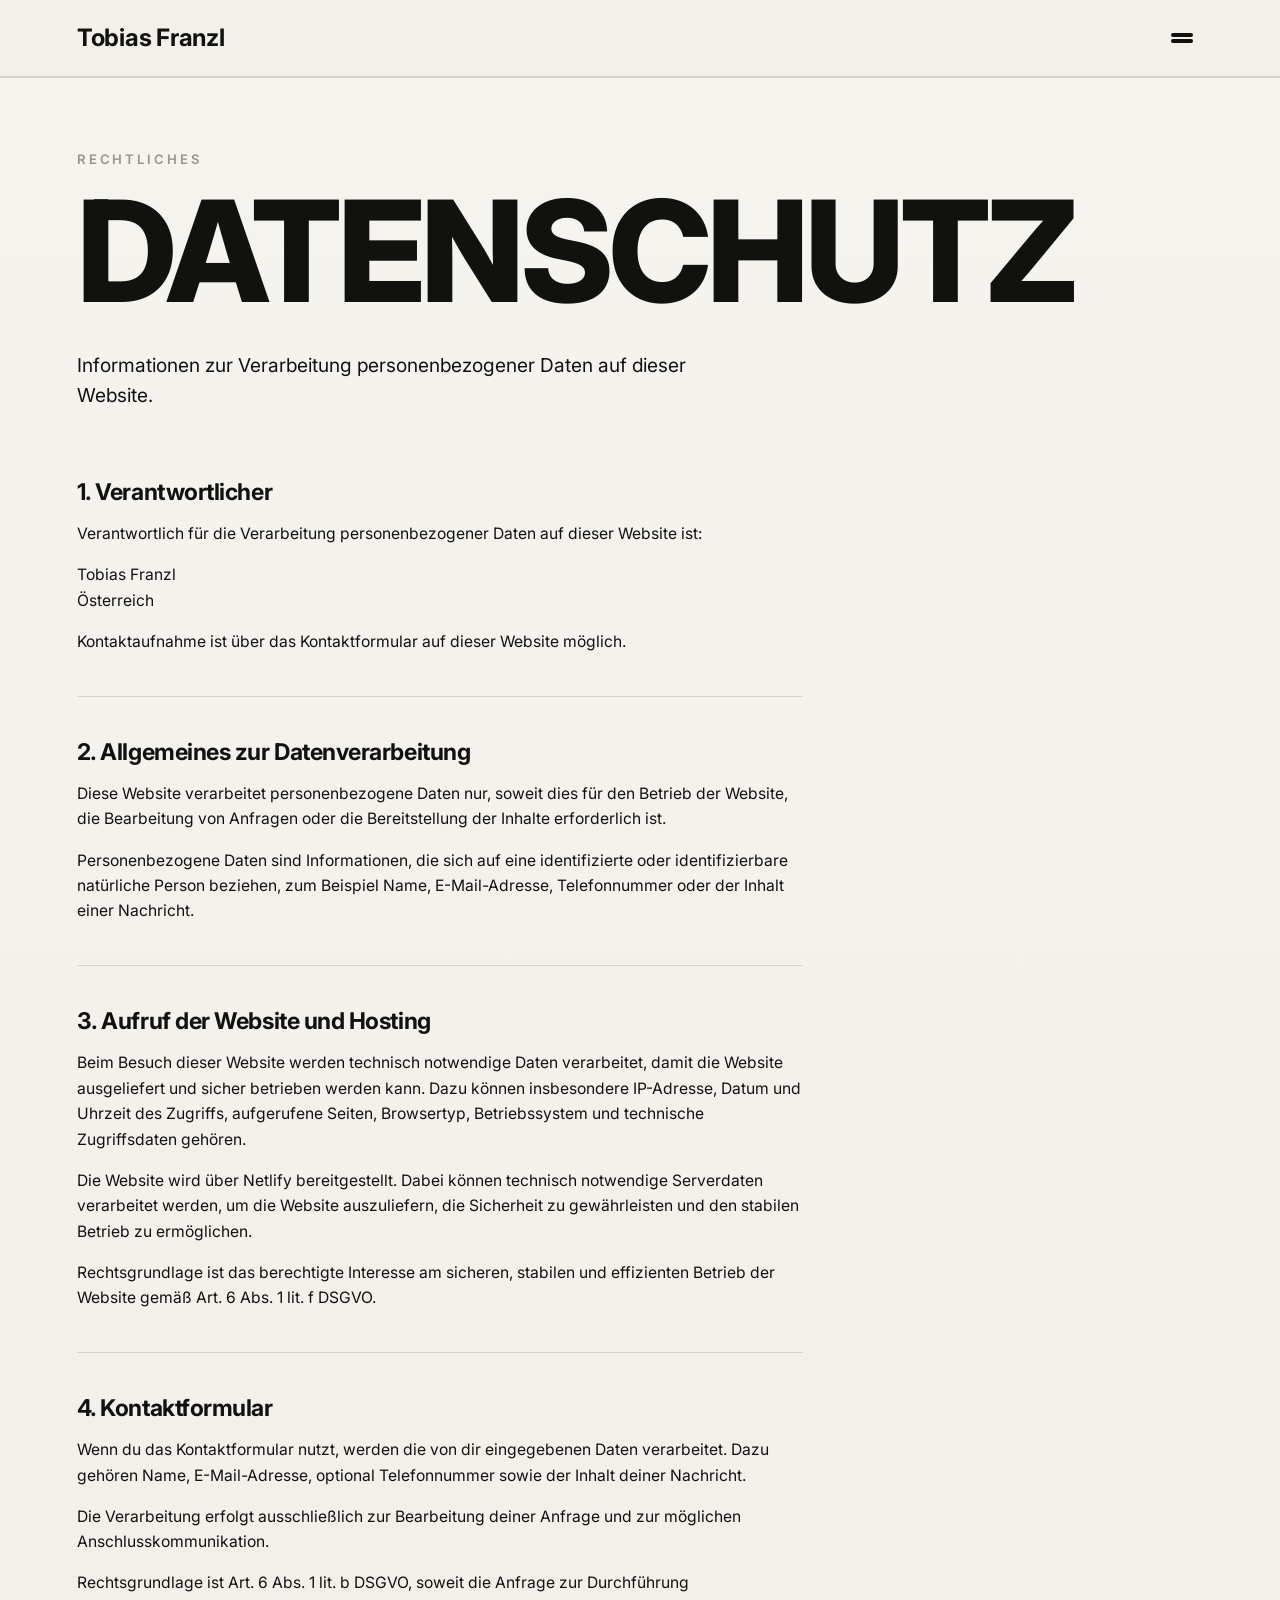
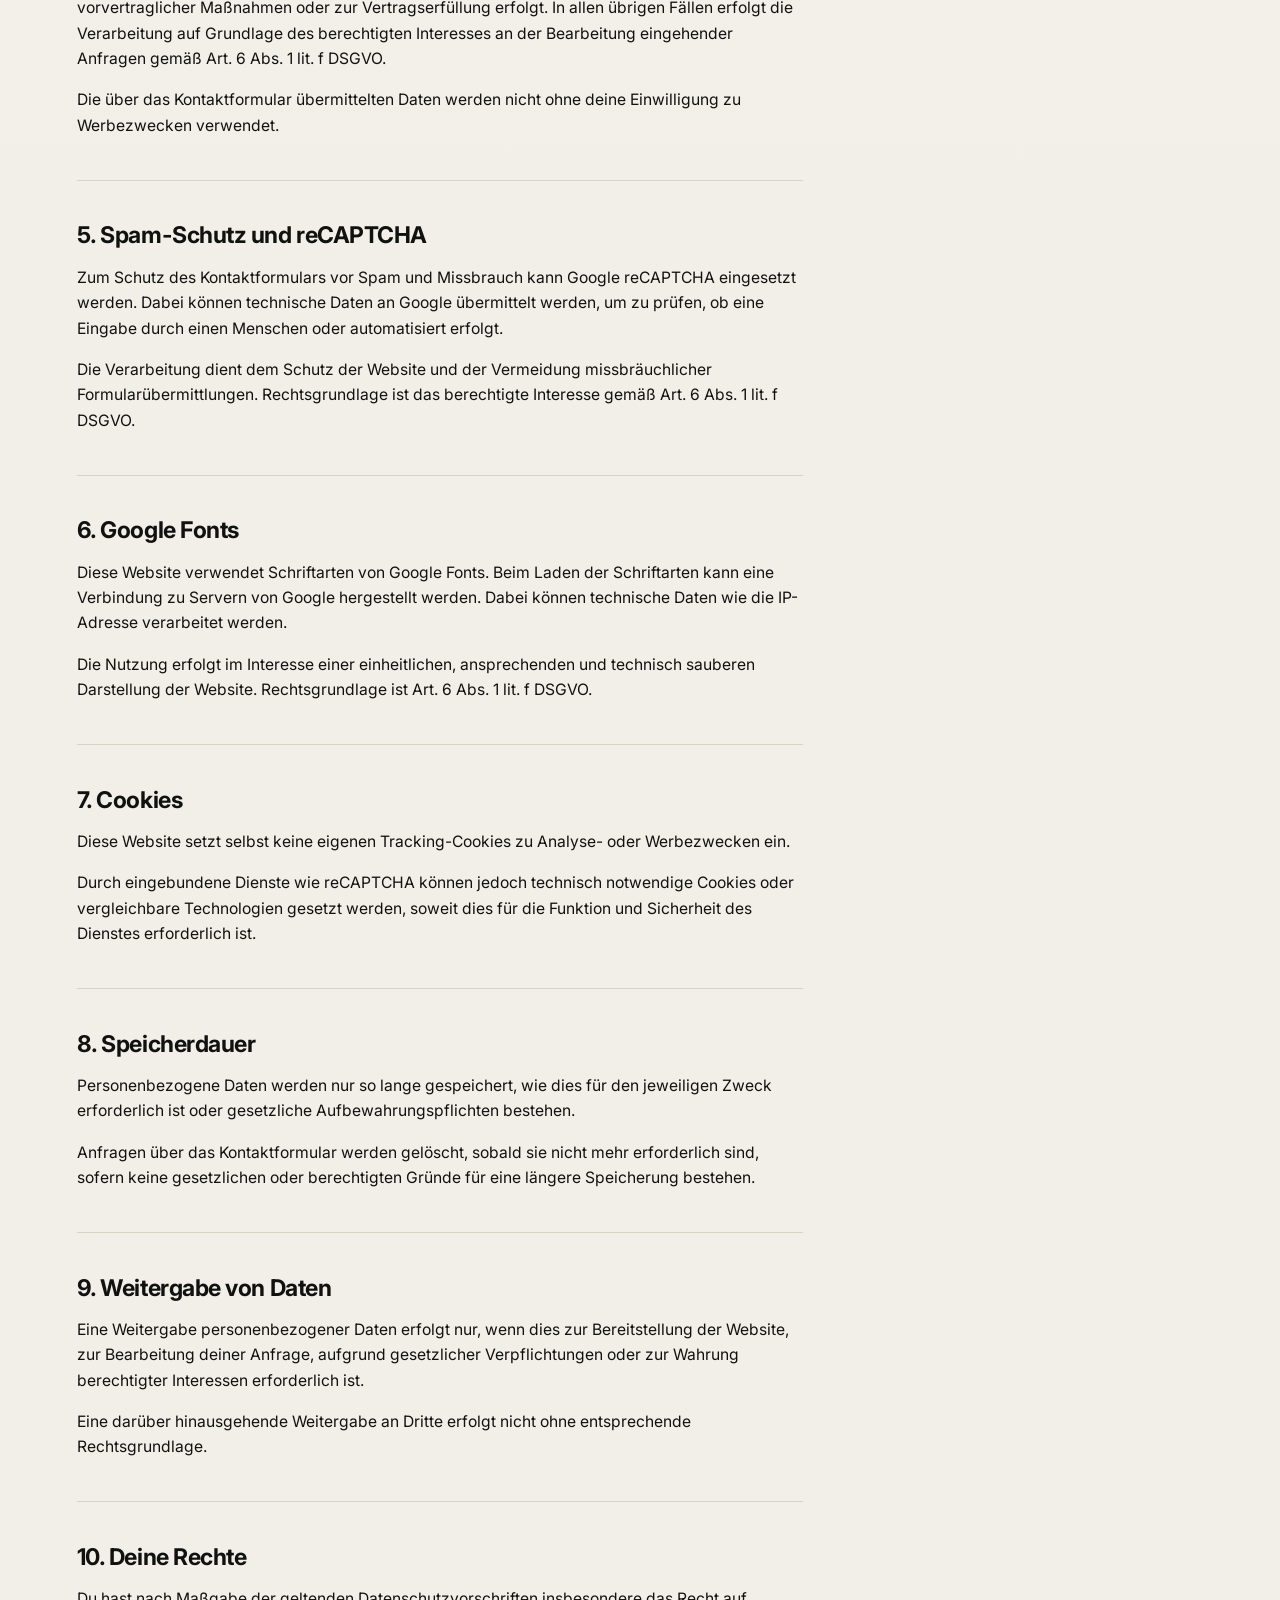
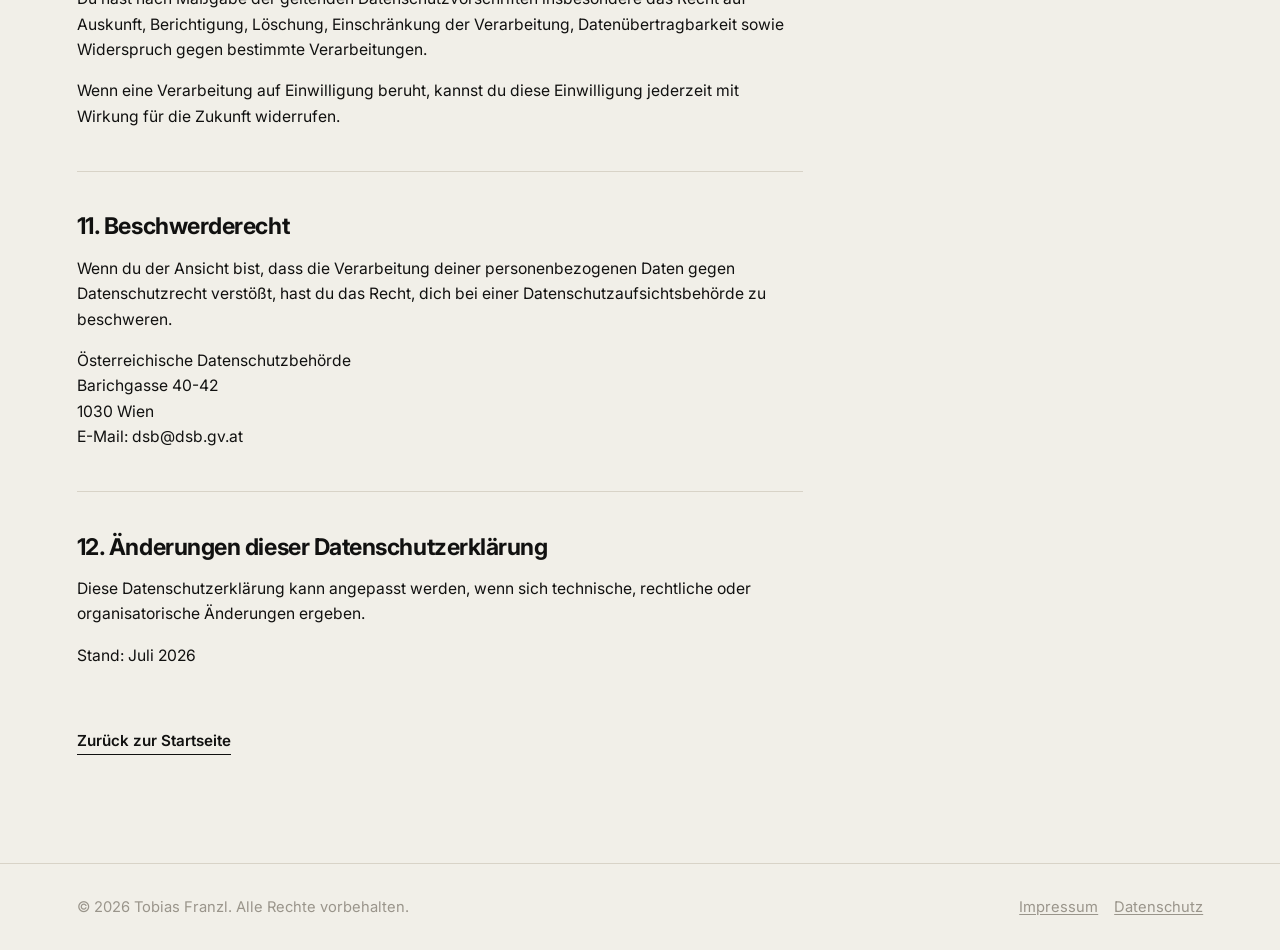
==== datenschutz.html @ 96cb3b28 "Update site pages, SEO metadata, dropdown UX, partner page and legal pages" ====
<!DOCTYPE html>
<html lang="de">
<head>
  <meta charset="UTF-8" />
  <meta name="viewport" content="width=device-width, initial-scale=1.0" />

  <title>Datenschutz | Tobias Franzl</title>
  <meta name="description" content="Datenschutzerklärung der Website von Tobias Franzl." />
  <meta name="robots" content="index, follow" />

  <!-- Social / Sharing -->
  <meta property="og:title" content="Datenschutz | Tobias Franzl" />
  <meta property="og:description" content="Datenschutzerklärung der Website von Tobias Franzl." />
  <meta property="og:type" content="website" />
  <meta property="og:url" content="https://www.tobiasfranzl.com/datenschutz.html" />
  <meta property="og:site_name" content="Tobias Franzl" />
  <meta property="og:image" content="https://www.tobiasfranzl.com/og-image.jpg" />
  <meta property="og:image:secure_url" content="https://www.tobiasfranzl.com/og-image.jpg" />
  <meta property="og:image:type" content="image/jpeg" />
  <meta property="og:image:width" content="1200" />
  <meta property="og:image:height" content="630" />
  <meta property="og:image:alt" content="Tobias Franzl – Industrierückbau und Recyclinglösungen" />

  <meta name="twitter:card" content="summary_large_image" />
  <meta name="twitter:title" content="Datenschutz | Tobias Franzl" />
  <meta name="twitter:description" content="Datenschutzerklärung der Website von Tobias Franzl." />
  <meta name="twitter:image" content="https://www.tobiasfranzl.com/og-image.jpg" />
  <meta name="twitter:image:alt" content="Tobias Franzl – Industrierückbau und Recyclinglösungen" />

  <link rel="canonical" href="https://www.tobiasfranzl.com/datenschutz.html" />
  <link rel="icon" href="favicon.svg" type="image/svg+xml" />
  <link rel="preconnect" href="https://fonts.googleapis.com" />
  <link rel="preconnect" href="https://fonts.gstatic.com" crossorigin />
  <link href="https://fonts.googleapis.com/css2?family=Inter:wght@400;500;600;700;800&display=swap" rel="stylesheet" />
  <link rel="stylesheet" href="styles.css" />
  <script type="application/ld+json">
  {
    "@context": "https://schema.org",
    "@graph": [
      {
        "@type": "Person",
        "name": "Tobias Franzl",
        "url": "https://www.tobiasfranzl.com/",
        "image": "https://www.tobiasfranzl.com/portrait.png",
        "description": "Metallbautechnik, Industrierückbau, Recyclinglösungen."
      },
      {
        "@type": "WebSite",
        "name": "Tobias Franzl",
        "url": "https://www.tobiasfranzl.com/"
      }
    ]
  }
  </script>
</head>
<body>

  <!-- ============ HEADER / NAV ============ -->
  <header class="site-header" id="top">
    <div class="header-inner">
      <a href="index.html" class="logo">Tobias Franzl</a>
      <nav class="nav" aria-label="Hauptnavigation">
        <div class="nav-dropdown">
          <button id="menuBtn" class="nav-toggle" aria-haspopup="true" aria-expanded="false" aria-controls="mainMenu" aria-label="Navigation öffnen"><span class="nav-icon" aria-hidden="true"></span><span class="sr-only">Menü</span></button>
          <ul id="mainMenu" class="nav-menu" role="menu" hidden>
            <li role="none"><a role="menuitem" href="index.html#ueber-mich">Über mich</a></li>
            <li role="none"><a role="menuitem" href="index.html#kontakt">Kontakt</a></li>
            <li role="none"><a role="menuitem" href="partner.html">Partner</a></li>
          </ul>
        </div>
      </nav>
    </div>
  </header>

  <main class="legal-page">

    <section class="legal-hero" aria-labelledby="privacy-heading">
      <p class="legal-eyebrow">Rechtliches</p>
      <h1 class="section-heading legal-heading" id="privacy-heading">Datenschutz</h1>
      <p class="legal-intro">Informationen zur Verarbeitung personenbezogener Daten auf dieser Website.</p>
    </section>

    <section class="legal-content" aria-label="Datenschutzerklärung">

      <div class="legal-section">
        <h2>1. Verantwortlicher</h2>
        <p>Verantwortlich für die Verarbeitung personenbezogener Daten auf dieser Website ist:</p>
        <p>
          Tobias Franzl<br />
          Österreich
        </p>
        <p>Kontaktaufnahme ist über das Kontaktformular auf dieser Website möglich.</p>
      </div>

      <div class="legal-section">
        <h2>2. Allgemeines zur Datenverarbeitung</h2>
        <p>Diese Website verarbeitet personenbezogene Daten nur, soweit dies für den Betrieb der Website, die Bearbeitung von Anfragen oder die Bereitstellung der Inhalte erforderlich ist.</p>
        <p>Personenbezogene Daten sind Informationen, die sich auf eine identifizierte oder identifizierbare natürliche Person beziehen, zum Beispiel Name, E-Mail-Adresse, Telefonnummer oder der Inhalt einer Nachricht.</p>
      </div>

      <div class="legal-section">
        <h2>3. Aufruf der Website und Hosting</h2>
        <p>Beim Besuch dieser Website werden technisch notwendige Daten verarbeitet, damit die Website ausgeliefert und sicher betrieben werden kann. Dazu können insbesondere IP-Adresse, Datum und Uhrzeit des Zugriffs, aufgerufene Seiten, Browsertyp, Betriebssystem und technische Zugriffsdaten gehören.</p>
        <p>Die Website wird über Netlify bereitgestellt. Dabei können technisch notwendige Serverdaten verarbeitet werden, um die Website auszuliefern, die Sicherheit zu gewährleisten und den stabilen Betrieb zu ermöglichen.</p>
        <p>Rechtsgrundlage ist das berechtigte Interesse am sicheren, stabilen und effizienten Betrieb der Website gemäß Art. 6 Abs. 1 lit. f DSGVO.</p>
      </div>

      <div class="legal-section">
        <h2>4. Kontaktformular</h2>
        <p>Wenn du das Kontaktformular nutzt, werden die von dir eingegebenen Daten verarbeitet. Dazu gehören Name, E-Mail-Adresse, optional Telefonnummer sowie der Inhalt deiner Nachricht.</p>
        <p>Die Verarbeitung erfolgt ausschließlich zur Bearbeitung deiner Anfrage und zur möglichen Anschlusskommunikation.</p>
        <p>Rechtsgrundlage ist Art. 6 Abs. 1 lit. b DSGVO, soweit die Anfrage zur Durchführung vorvertraglicher Maßnahmen oder zur Vertragserfüllung erfolgt. In allen übrigen Fällen erfolgt die Verarbeitung auf Grundlage des berechtigten Interesses an der Bearbeitung eingehender Anfragen gemäß Art. 6 Abs. 1 lit. f DSGVO.</p>
        <p>Die über das Kontaktformular übermittelten Daten werden nicht ohne deine Einwilligung zu Werbezwecken verwendet.</p>
      </div>

      <div class="legal-section">
        <h2>5. Spam-Schutz und reCAPTCHA</h2>
        <p>Zum Schutz des Kontaktformulars vor Spam und Missbrauch kann Google reCAPTCHA eingesetzt werden. Dabei können technische Daten an Google übermittelt werden, um zu prüfen, ob eine Eingabe durch einen Menschen oder automatisiert erfolgt.</p>
        <p>Die Verarbeitung dient dem Schutz der Website und der Vermeidung missbräuchlicher Formularübermittlungen. Rechtsgrundlage ist das berechtigte Interesse gemäß Art. 6 Abs. 1 lit. f DSGVO.</p>
      </div>

      <div class="legal-section">
        <h2>6. Google Fonts</h2>
        <p>Diese Website verwendet Schriftarten von Google Fonts. Beim Laden der Schriftarten kann eine Verbindung zu Servern von Google hergestellt werden. Dabei können technische Daten wie die IP-Adresse verarbeitet werden.</p>
        <p>Die Nutzung erfolgt im Interesse einer einheitlichen, ansprechenden und technisch sauberen Darstellung der Website. Rechtsgrundlage ist Art. 6 Abs. 1 lit. f DSGVO.</p>
      </div>

      <div class="legal-section">
        <h2>7. Cookies</h2>
        <p>Diese Website setzt selbst keine eigenen Tracking-Cookies zu Analyse- oder Werbezwecken ein.</p>
        <p>Durch eingebundene Dienste wie reCAPTCHA können jedoch technisch notwendige Cookies oder vergleichbare Technologien gesetzt werden, soweit dies für die Funktion und Sicherheit des Dienstes erforderlich ist.</p>
      </div>

      <div class="legal-section">
        <h2>8. Speicherdauer</h2>
        <p>Personenbezogene Daten werden nur so lange gespeichert, wie dies für den jeweiligen Zweck erforderlich ist oder gesetzliche Aufbewahrungspflichten bestehen.</p>
        <p>Anfragen über das Kontaktformular werden gelöscht, sobald sie nicht mehr erforderlich sind, sofern keine gesetzlichen oder berechtigten Gründe für eine längere Speicherung bestehen.</p>
      </div>

      <div class="legal-section">
        <h2>9. Weitergabe von Daten</h2>
        <p>Eine Weitergabe personenbezogener Daten erfolgt nur, wenn dies zur Bereitstellung der Website, zur Bearbeitung deiner Anfrage, aufgrund gesetzlicher Verpflichtungen oder zur Wahrung berechtigter Interessen erforderlich ist.</p>
        <p>Eine darüber hinausgehende Weitergabe an Dritte erfolgt nicht ohne entsprechende Rechtsgrundlage.</p>
      </div>

      <div class="legal-section">
        <h2>10. Deine Rechte</h2>
        <p>Du hast nach Maßgabe der geltenden Datenschutzvorschriften insbesondere das Recht auf Auskunft, Berichtigung, Löschung, Einschränkung der Verarbeitung, Datenübertragbarkeit sowie Widerspruch gegen bestimmte Verarbeitungen.</p>
        <p>Wenn eine Verarbeitung auf Einwilligung beruht, kannst du diese Einwilligung jederzeit mit Wirkung für die Zukunft widerrufen.</p>
      </div>

      <div class="legal-section">
        <h2>11. Beschwerderecht</h2>
        <p>Wenn du der Ansicht bist, dass die Verarbeitung deiner personenbezogenen Daten gegen Datenschutzrecht verstößt, hast du das Recht, dich bei einer Datenschutzaufsichtsbehörde zu beschweren.</p>
        <p>
          Österreichische Datenschutzbehörde<br />
          Barichgasse 40-42<br />
          1030 Wien<br />
          E-Mail: dsb@dsb.gv.at
        </p>
      </div>

      <div class="legal-section">
        <h2>12. Änderungen dieser Datenschutzerklärung</h2>
        <p>Diese Datenschutzerklärung kann angepasst werden, wenn sich technische, rechtliche oder organisatorische Änderungen ergeben.</p>
        <p>Stand: Juli 2026</p>
      </div>

      <a href="index.html" class="legal-back">Zurück zur Startseite</a>

    </section>

  </main>

  <!-- ============ FOOTER ============ -->
  <footer class="site-footer">
    <div class="footer-inner">
      <div class="footer-left">
        <span class="footer-year">© 2026 Tobias Franzl. Alle Rechte vorbehalten.</span>
      </div>
      <div class="footer-right">
        <a href="impressum.html" class="footer-link">Impressum</a>
        <a href="datenschutz.html" class="footer-link">Datenschutz</a>
      </div>
    </div>
  </footer>

  <script src="script.js"></script>
</body>
</html>
---- styles.css ----
/* =========================================================
   Tobias Franzl – Portfolio
   Design: reduzierter editorialer Stil, Helvetica-Grotesk
   ========================================================= */

:root {
  --bg:        #f1efe8;
  --bg-2:      #f6f4ee;
  --ink:       #111110;
  --gray-name: #5f5b53;
  --muted:     #9a958b;
  --line:      #d8d3c7;
  --field:     #c7c1b4;

  --pad-x: clamp(1.5rem, 6vw, 7.5rem);
  --header-h: 76px;

  --font: "Inter", "Helvetica Neue", Helvetica, Arial, sans-serif;
}

* {
  box-sizing: border-box;
  margin: 0;
  padding: 0;
}

html {
  scroll-behavior: smooth;
  -webkit-text-size-adjust: 100%;
}

body {
  font-family: var(--font);
  color: var(--ink);
  background:
    linear-gradient(180deg, var(--bg-2) 0%, var(--bg) 45%);
  background-color: var(--bg);
  line-height: 1.5;
  -webkit-font-smoothing: antialiased;
  text-rendering: optimizeLegibility;
  overflow-x: hidden;
}

a {
  color: inherit;
  text-decoration: none;
}

img {
  display: block;
  max-width: 100%;
  height: auto;
}

/* ============ HEADER / NAV ============ */

.site-header {
  position: sticky;
  top: 0;
  z-index: 50;
  background: rgba(241, 239, 232, 0.82);
  backdrop-filter: saturate(120%) blur(8px);
  -webkit-backdrop-filter: saturate(120%) blur(8px);
  border-bottom: 1px solid var(--line);
}

.header-inner {
  height: var(--header-h);
  padding: 0 var(--pad-x);
  display: flex;
  align-items: center;
  justify-content: space-between;
  gap: 1.5rem;
}

.logo {
  font-size: clamp(1.15rem, 2.1vw, 1.5rem);
  font-weight: 700;
  letter-spacing: -0.01em;
  white-space: nowrap;
}

.nav {
  display: flex;
  align-items: center;
  gap: clamp(1.5rem, 3.5vw, 3rem);
}

.nav a {
  font-size: 1.0625rem;
  font-weight: 500;
  padding-bottom: 3px;
  border-bottom: 1.5px solid transparent;
  transition: border-color .2s ease, opacity .2s ease;
}

.nav a:hover,
.nav a.is-active {
  border-color: var(--ink);
}

/* ============ HERO ============ */

.hero {
  position: relative;
  min-height: calc(100vh - var(--header-h));
  padding: clamp(1rem, 4vh, 3rem) var(--pad-x) 0;
  display: flex;
  flex-direction: column;
  justify-content: center;
  overflow: hidden;
}

/* ============ NAV DROPDOWN (accessible, visual non-intrusive) ============ */
.nav-dropdown { position: relative; }
.nav-toggle {
  background: transparent;
  border: none;
  padding: 6px 10px;
  cursor: pointer;
  display: inline-flex;
  align-items: center;
}
.nav-toggle:focus { outline: 2px solid rgba(0,0,0,0.12); outline-offset: 2px; }
.nav-icon {
  display: inline-block;
  width: 22px;
  height: 16px;
  position: relative;
}
.nav-icon::before,
.nav-icon::after {
  content: "";
  position: absolute;
  left: 0;
  right: 0;
  height: 4px; /* thicker lines */
  background: var(--ink);
  border-radius: 3px;
}
.nav-icon::before { top: 3px; }
.nav-icon::after { bottom: 3px; }
.sr-only { position: absolute !important; width: 1px; height: 1px; padding: 0; margin: -1px; overflow: hidden; clip: rect(0,0,0,0); white-space: nowrap; border: 0; }

.nav-menu {
  position: absolute;
  right: 0;
  top: calc(100% + 8px);
  min-width: 220px;
  padding: 0.5rem;
  list-style: none;
  /* slightly darker than page background for subtle contrast */
  background: rgba(233,229,223,0.78);
  backdrop-filter: blur(6px);
  -webkit-backdrop-filter: blur(6px);
  border-radius: 8px;
  box-shadow: 0 6px 14px rgba(16,16,16,0.06);
  z-index: 60;
}
.nav-menu li { margin: 0; }
..nav-menu a { display: block; padding: 0.6rem 0.9rem; color: var(--ink); font-weight:600; border-radius:6px; background: transparent; transition: filter .18s ease, background .18s ease; filter: none; box-shadow: none; border: none; }
.nav-menu a:hover, .nav-menu a:focus { filter: none; background: rgba(255,255,255,0.06); box-shadow: none; }
/* default: items are sharp; JS will toggle .focus/.hovered to blur others */
.nav-menu.focus a { filter: blur(1px); opacity: 0.96; }
.nav-menu.focus a.hovered { filter: none; opacity: 1; }
.nav-menu a:not(:hover) { opacity: 0.99; }

/* Milk-glass subtle panel for items if desired */
.nav-menu a { background: transparent; }

/* ============ PARTNER: prevent copying of blurred names (visual-only protection) ============ */
.partner-name {
  -webkit-user-select: none;
  -moz-user-select: none;
  -ms-user-select: none;
  user-select: none;
}

/*
  Desktop:
  TOBIAS, FRANZL und die Unterzeile sitzen im selben Block.
  Dadurch ist die linke Flucht stabil und sauber.
*/
.hero-copy {
  position: relative;
  z-index: 3;
  width: max-content;
  max-width: none;
  display: flex;
  flex-direction: column;
  align-items: flex-start;
  text-align: left;
}

/*
  Wieder groß wie in der alten Version.
  Das L von FRANZL läuft bewusst über das Portrait / den Pulli.
*/
.hero-name {
  position: relative;
  color: var(--gray-name);
  font-weight: 800;
  line-height: 0.85;
  letter-spacing: -0.045em;
  text-transform: uppercase;
  font-size: clamp(9.5rem, 17.2vw, 17rem);
  pointer-events: none;
}

.hero-name span {
  display: block;
  margin: 0;
  padding: 0;
}

.hero-name span:last-child {
  margin-left: 0.52rem;
}

/*
  Unterzeile exakt an derselben linken Kante.
*/
.hero-tag {
  position: relative;
  z-index: 3;
  display: inline-flex;
  align-items: center;
  justify-content: flex-start;
  gap: 0.5rem;
  margin-left: 0.52rem;
  margin-top: clamp(1.45rem, 3.4vh, 2.45rem);
  padding-left: 0;
  font-size: 0.82rem;
  font-weight: 600;
  letter-spacing: 0.16em;
  text-transform: uppercase;
  color: var(--muted);
  white-space: nowrap;
}

.hero-tag span {
  display: inline-block;
}

.hero-dot {
  display: inline-block;
  margin: 0 0.12rem;
  letter-spacing: 0;
}

/*
  Portrait bleibt rechts und unter der Schrift.
  z-index: 1 sorgt dafür, dass das L über den Pulli läuft.
*/
.hero-photo {
  position: absolute;
  right: var(--pad-x);
  bottom: 0;
  z-index: 1;
  height: min(90vh, 86%);
  width: auto;
  max-width: none;
  object-fit: contain;
  object-position: bottom right;
}

/* ============ SEKTIONEN ============ */

.section {
  padding: clamp(4.5rem, 12vh, 9rem) var(--pad-x);
  border-top: 1px solid var(--line);
}

.section-heading {
  font-weight: 800;
  line-height: 0.9;
  letter-spacing: -0.03em;
  text-transform: uppercase;
  font-size: clamp(2.9rem, 11vw, 10.5rem);
}

.section-heading span {
  display: block;
}

/* ============ ÜBER MICH ============ */

.about-grid {
  display: grid;
  grid-template-columns: minmax(340px, 0.78fr) minmax(700px, 1.45fr);
  gap: clamp(2rem, 3.2vw, 3.8rem);
  align-items: start;
  margin-top: 1.25rem;
}

.about-left {
  display: flex;
  flex-direction: column;
}

.about-figure {
  margin-top: clamp(2.6rem, 5.75vw, 4.25rem);
  max-width: 460px;
}

.about-figure img {
  width: 100%;
}

.about-text {
  padding-top: 0.35rem;
  max-width: 880px;
  width: 100%;
}

.about-text p {
  text-align: justify;
  text-align-last: left;
  text-justify: inter-word;

  hyphens: none;
  -webkit-hyphens: none;
  overflow-wrap: normal;
  word-break: normal;

  font-size: clamp(0.98rem, 1.08vw, 1.12rem);
  line-height: 1.58;

  letter-spacing: -0.006em;
  word-spacing: -0.012em;

  margin-bottom: 1.08em;
}

.about-text p:last-child {
  margin-bottom: 0;
}

/* ============ KONTAKT ============ */

.contact-grid {
  display: grid;
  grid-template-columns: minmax(0, 620px);
  gap: clamp(2.5rem, 7vw, 6rem);
  align-items: start;
  margin-top: clamp(2rem, 5vw, 3.25rem);
}

.contact-intro {
  font-size: clamp(1.1rem, 1.5vw, 1.45rem);
  line-height: 1.55;
  max-width: 34ch;
  margin-bottom: clamp(2rem, 4vw, 3rem);
}

.contact-form {
  max-width: 620px;
}

.field {
  margin-bottom: 1.6rem;
}

.field label {
  display: block;
  font-size: 0.78rem;
  font-weight: 600;
  letter-spacing: 0.16em;
  text-transform: uppercase;
  color: var(--ink);
  margin-bottom: 0.55rem;
}

.optional-label {
  color: var(--muted);
  font-weight: 500;
  letter-spacing: 0.08em;
  text-transform: none;
}

.field-hint {
  margin-top: 0.45rem;
  font-size: 0.82rem;
  line-height: 1.4;
  color: var(--muted);
}

.field input,
.field textarea {
  width: 100%;
  font-family: inherit;
  font-size: 1.05rem;
  color: var(--ink);
  background: rgba(255,255,255,0.55);
  border: 1.5px solid var(--field);
  border-radius: 0;
  padding: 0.85rem 0.95rem;
  transition: border-color .18s ease, background .18s ease;
}

.field input::placeholder,
.field textarea::placeholder {
  color: rgba(154, 149, 139, 0.72);
}

.field textarea {
  resize: vertical;
  min-height: 150px;
}

.field input:focus,
.field textarea:focus {
  outline: none;
  border-color: var(--ink);
  background: #fff;
}

.hp-field {
  position: absolute;
  left: -9999px;
  opacity: 0;
}

.captcha-wrap,
[data-netlify-recaptcha="true"] {
  margin: 1.2rem 0 1.4rem;
  min-height: 78px;
}

.submit-btn {
  appearance: none;
  border: none;
  cursor: pointer;
  background: var(--ink);
  color: #fff;
  font-family: inherit;
  font-size: 0.85rem;
  font-weight: 600;
  letter-spacing: 0.18em;
  text-transform: uppercase;
  padding: 1.05rem 2.4rem;
  transition: opacity .18s ease, transform .18s ease;
}

.submit-btn:hover {
  opacity: 0.85;
}

.submit-btn:active {
  transform: translateY(1px);
}

.form-status {
  margin-top: 1.1rem;
  font-size: 0.95rem;
  min-height: 1.2em;
}

.form-status.ok {
  color: #1c7a3e;
}

.form-status.err {
  color: #b23;
}

/* ============ DATENSCHUTZ / LEGAL PAGE ============ */

.legal-page {
  min-height: calc(100vh - var(--header-h));
}

.legal-hero {
  padding: clamp(3.5rem, 8vh, 6rem) var(--pad-x) clamp(1.5rem, 3vh, 2.5rem);
  border-top: 1px solid var(--line);
}

.legal-eyebrow {
  font-size: 0.82rem;
  font-weight: 600;
  letter-spacing: 0.22em;
  text-transform: uppercase;
  color: var(--muted);
  margin-bottom: 1.15rem;
}

.legal-heading {
  max-width: 11ch;
}

.legal-intro {
  max-width: 42rem;
  margin-top: clamp(1.5rem, 4vh, 2.5rem);
  font-size: clamp(1.1rem, 1.5vw, 1.45rem);
  line-height: 1.55;
  color: var(--ink);
}

.legal-content {
  max-width: 880px;
  padding: 0 var(--pad-x) clamp(5rem, 12vh, 8rem);
}

.legal-section {
  border-top: 1px solid var(--line);
  padding: clamp(1.8rem, 4vw, 2.6rem) 0;
}

.legal-section:first-child {
  border-top: none;
}

.legal-section h2 {
  font-size: clamp(1.15rem, 1.8vw, 1.55rem);
  line-height: 1.15;
  letter-spacing: -0.02em;
  margin-bottom: 1rem;
}

.legal-section p {
  font-size: clamp(0.98rem, 1.08vw, 1.12rem);
  line-height: 1.62;
  margin-bottom: 1em;
  color: var(--ink);
}

.legal-section p:last-child {
  margin-bottom: 0;
}

.legal-back {
  display: inline-block;
  margin-top: 1.25rem;
  border-bottom: 1.5px solid var(--ink);
  padding-bottom: 2px;
  font-size: 0.95rem;
  font-weight: 600;
}

.legal-back:hover {
  opacity: 0.7;
}

/* ============ FOOTER ============ */

.site-footer {
  border-top: 1px solid var(--line);
  padding: 2rem var(--pad-x);
}

.footer-inner {
  display: flex;
  flex-wrap: wrap;
  align-items: center;
  justify-content: space-between;
  gap: 1rem;
  font-size: 0.92rem;
  color: var(--muted);
}

.footer-left,
.footer-right {
  display: flex;
  align-items: center;
  gap: 1rem;
  flex-wrap: wrap;
}

.footer-name {
  font-weight: 600;
  color: var(--ink);
}

.footer-link {
  text-decoration: underline;
  text-underline-offset: 0.14em;
}

.footer-link:hover {
  opacity: 0.75;
}

/* ============ SCROLL-REVEAL ============ */

.reveal {
  opacity: 0;
  transform: translateY(24px);
  transition: opacity .7s ease, transform .7s ease;
}

.reveal.in {
  opacity: 1;
  transform: none;
}

/* ============ DESKTOP FEINTUNING ============ */

@media (min-width: 1600px) {
  .hero-name {
    font-size: clamp(10rem, 17.4vw, 18rem);
  }

  .hero-photo {
    height: min(90vh, 86%);
    right: var(--pad-x);
  }
}

@media (min-width: 1300px) and (max-width: 1599px) {
  .hero-name {
    font-size: clamp(9.5rem, 17.2vw, 17rem);
  }

  .hero-photo {
    height: min(90vh, 86%);
    right: var(--pad-x);
  }
}

@media (min-width: 1100px) and (max-width: 1299px) {
  .hero-name {
    font-size: clamp(8.5rem, 16.4vw, 14rem);
  }

  .hero-photo {
    height: min(88vh, 84%);
    right: clamp(1.5rem, 4vw, 5rem);
  }

  .hero-tag {
    font-size: 0.78rem;
  }
}

@media (min-width: 900px) and (max-width: 1099px) {
  .hero-name {
    font-size: clamp(7.2rem, 15.5vw, 11rem);
  }

  .hero-photo {
    height: min(84vh, 80%);
    right: clamp(1rem, 3vw, 3.5rem);
  }

  .hero-tag {
    font-size: 0.74rem;
  }
}

/* ============ RESPONSIVE CONTENT ============ */

@media (max-width: 1250px) {
  .about-grid {
    grid-template-columns: minmax(320px, 0.85fr) minmax(560px, 1.25fr);
    gap: clamp(2rem, 3.8vw, 4rem);
  }

  .about-text {
    max-width: 760px;
  }
}

@media (max-width: 1100px) {
  .about-grid {
    grid-template-columns: minmax(300px, 0.9fr) minmax(440px, 1.15fr);
    gap: clamp(2rem, 4vw, 4rem);
  }

  .about-text {
    max-width: 680px;
  }

  .about-text p {
    font-size: clamp(0.96rem, 1.05vw, 1.06rem);
    line-height: 1.56;
  }
}

@media (max-width: 900px) {
  .about-grid {
    grid-template-columns: 1fr;
    gap: 2.25rem;
  }

  .about-figure {
    max-width: 380px;
    order: 2;
    margin-top: 2.25rem;
  }

  .about-text {
    max-width: none;
    order: 1;
  }

  .contact-grid {
    grid-template-columns: 1fr;
    gap: 2.75rem;
  }

  .legal-content {
    max-width: none;
  }
}

/* ============ MOBILE ============ */

@media (max-width: 760px) {
  :root {
    --header-h: 64px;
  }

  .header-inner {
    gap: 1rem;
  }

  .nav {
    gap: 1.25rem;
  }

  .nav a {
    font-size: 0.95rem;
  }

  .logo {
    font-size: 1.1rem;
  }

  .hero {
    min-height: auto;
    padding-top: 2.5rem;
    padding-bottom: 0;
    padding-left: 0;
    padding-right: 0;
    display: block;
  }

  .hero-copy {
    display: flex;
    flex-direction: column;
    align-items: center;
    width: 100%;
    max-width: none;
    margin: 0 auto;
    text-align: center;
  }

  .hero-name {
    font-size: clamp(3rem, 20vw, 6rem);
    line-height: 0.88;
    letter-spacing: -0.035em;
    text-align: center;
  }

  .hero-name span:last-child {
    margin-left: 0;
  }

  .hero-photo {
    position: relative;
    right: auto;
    bottom: auto;
    width: min(85%, 340px);
    max-width: none;
    height: auto;
    margin: 3rem auto 0;
    object-position: center;
  }

  .hero-tag {
    display: flex;
    flex-direction: column;
    align-items: center;
    justify-content: center;
    gap: 0.08rem;
    width: 100%;
    text-align: center;
    margin-top: 1.45rem;
    margin-left: 0;
    white-space: normal;
    line-height: 1.4;
  }

  .hero-name span:last-child {
    margin-left: 0;
  }

  .hero-tag span {
    display: block;
    width: 100%;
    text-align: center;
  }

  .hero-dot {
    display: block;
    width: 100%;
    margin: 0.02rem 0;
    text-align: center;
    line-height: 1;
    letter-spacing: 0;
  }

  .about-text p {
    text-align: left;
    hyphens: none;
    -webkit-hyphens: none;
    overflow-wrap: normal;
    word-break: normal;
    word-spacing: normal;
    letter-spacing: -0.008em;
    line-height: 1.56;
    margin-bottom: 1.05em;
  }

  .legal-hero {
    padding-top: 3.5rem;
  }

  .legal-content {
    padding-bottom: 4rem;
  }

  .legal-section p {
    font-size: 0.98rem;
    line-height: 1.58;
  }

  .footer-inner {
    align-items: flex-start;
  }

  .footer-left,
  .footer-right {
    gap: 0.75rem;
  }

  .nav-menu {
    background: rgba(241,239,232,0.96);
    backdrop-filter: none;
    -webkit-backdrop-filter: none;
  }
}

/* ============ REDUZIERTE BEWEGUNG ============ */

@media (prefers-reduced-motion: reduce) {
  html {
    scroll-behavior: auto;
  }

  .reveal {
    opacity: 1;
    transform: none;
    transition: none;
  }
}

/* ============ FOKUS ============ */

a:focus-visible,
button:focus-visible,
input:focus-visible,
textarea:focus-visible {
  outline: 2px solid var(--ink);
  outline-offset: 2px;
}
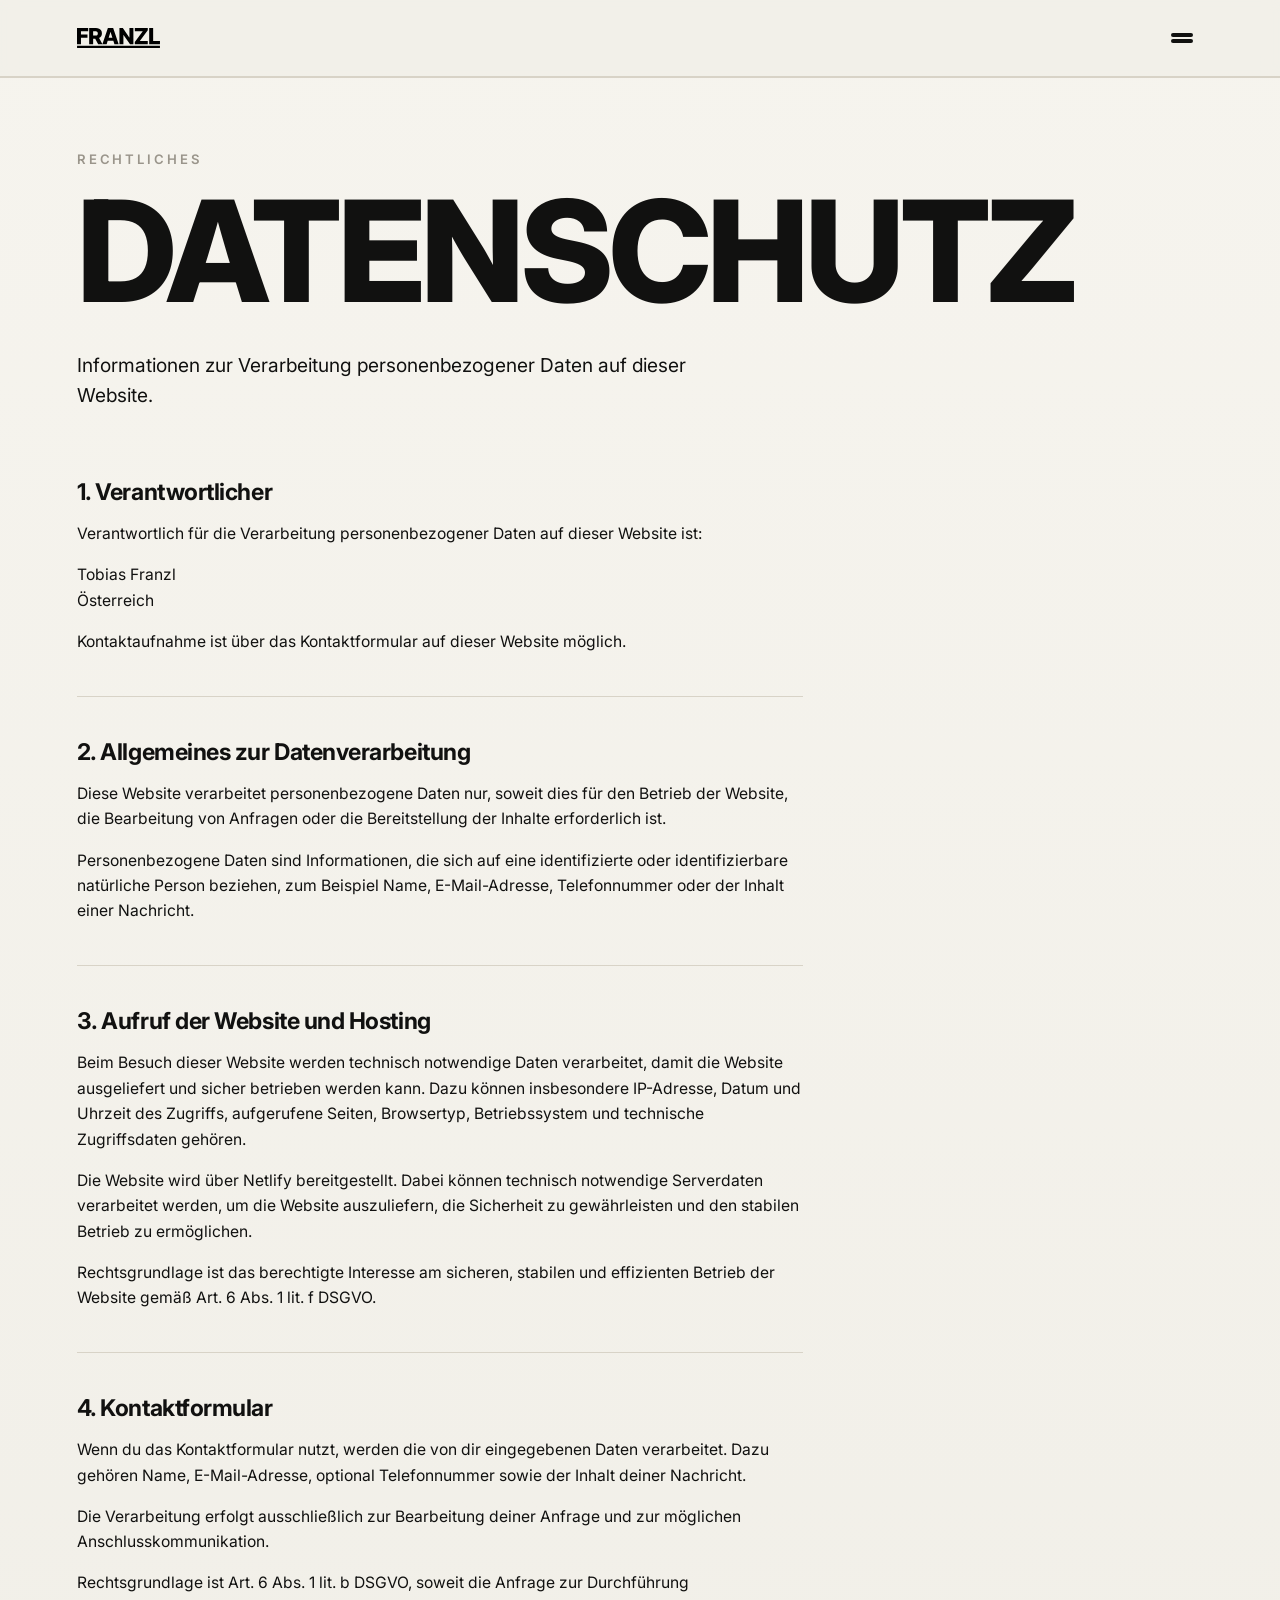
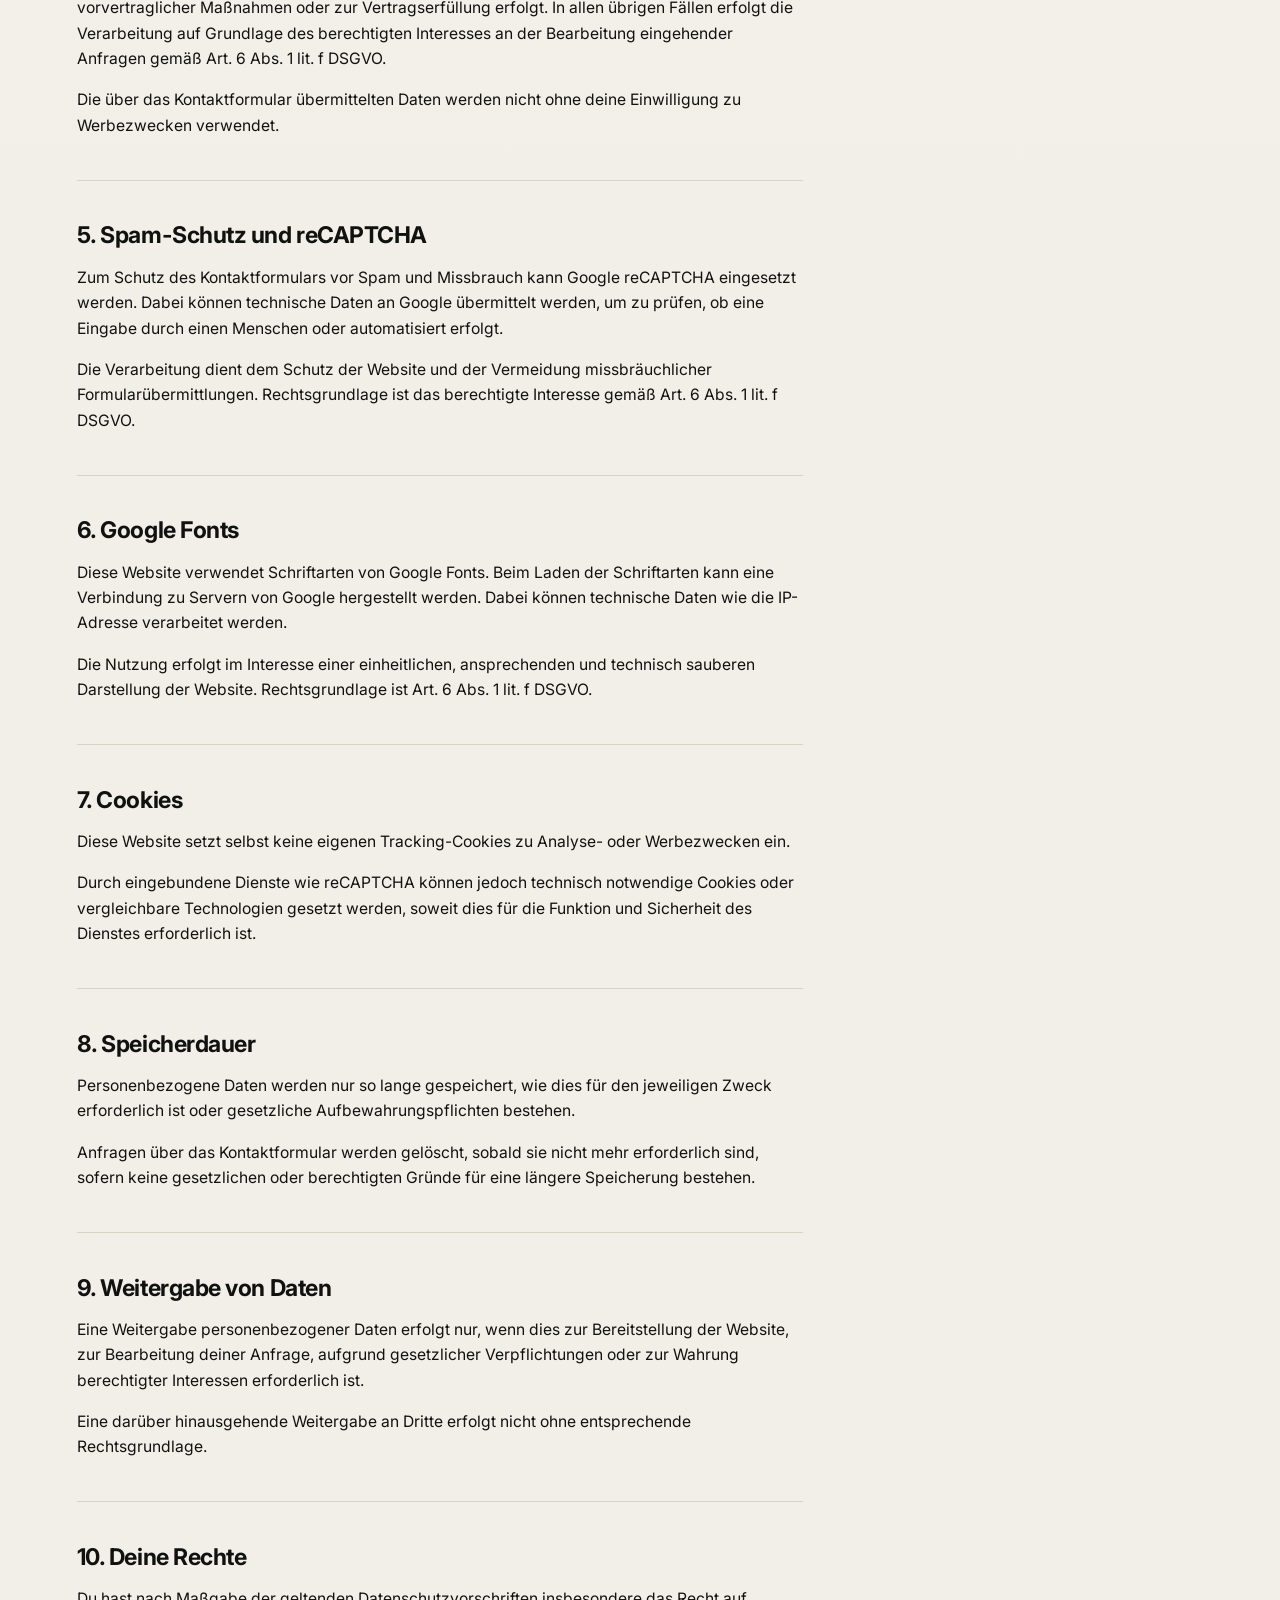
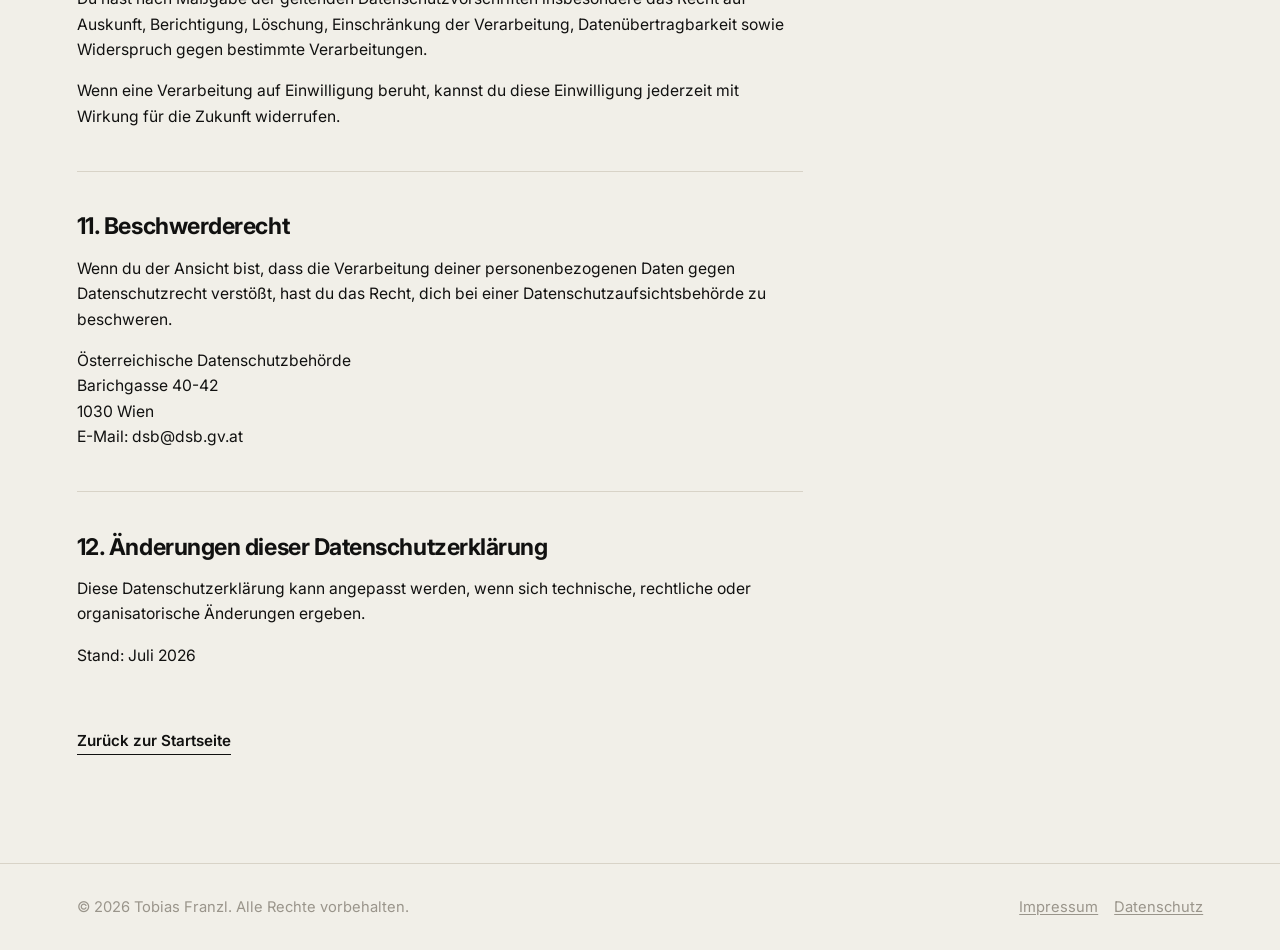
==== commit ed564c79: "Add logo assets folder with colors, update header logo to SVG on all pages" ====
--- a/datenschutz.html
+++ b/datenschutz.html
@@ -58,7 +58,9 @@
   <!-- ============ HEADER / NAV ============ -->
   <header class="site-header" id="top">
     <div class="header-inner">
-      <a href="index.html" class="logo">Tobias Franzl</a>
+      <a href="index.html" class="logo">
+        <img src="assets/schwarz_000000.svg" alt="Tobias Franzl Logo" width="80" height="80" decoding="async" loading="eager" fetchpriority="high" />
+      </a>
       <nav class="nav" aria-label="Hauptnavigation">
         <div class="nav-dropdown">
           <button id="menuBtn" class="nav-toggle" aria-haspopup="true" aria-expanded="false" aria-controls="mainMenu" aria-label="Navigation öffnen"><span class="nav-icon" aria-hidden="true"></span><span class="sr-only">Menü</span></button>
--- a/styles.css
+++ b/styles.css
@@ -74,10 +74,17 @@
 }
 
 .logo {
-  font-size: clamp(1.15rem, 2.1vw, 1.5rem);
-  font-weight: 700;
-  letter-spacing: -0.01em;
-  white-space: nowrap;
+  display: flex;
+  align-items: center;
+  justify-content: center;
+  flex-shrink: 0;
+}
+
+.logo img {
+  width: clamp(4rem, 6.5vw, 6rem);
+  height: clamp(4rem, 6.5vw, 6rem);
+  object-fit: contain;
+  object-position: center;
 }
 
 .nav {
@@ -715,15 +722,16 @@
   }
 
   .nav {
-    gap: 1.25rem;
+    gap: clamp(1rem, 2.5vw, 1.5rem);
+  }
+
+  .logo img {
+    width: 3.2rem;
+    height: 3.2rem;
   }
 
   .nav a {
     font-size: 0.95rem;
-  }
-
-  .logo {
-    font-size: 1.1rem;
   }
 
   .hero {
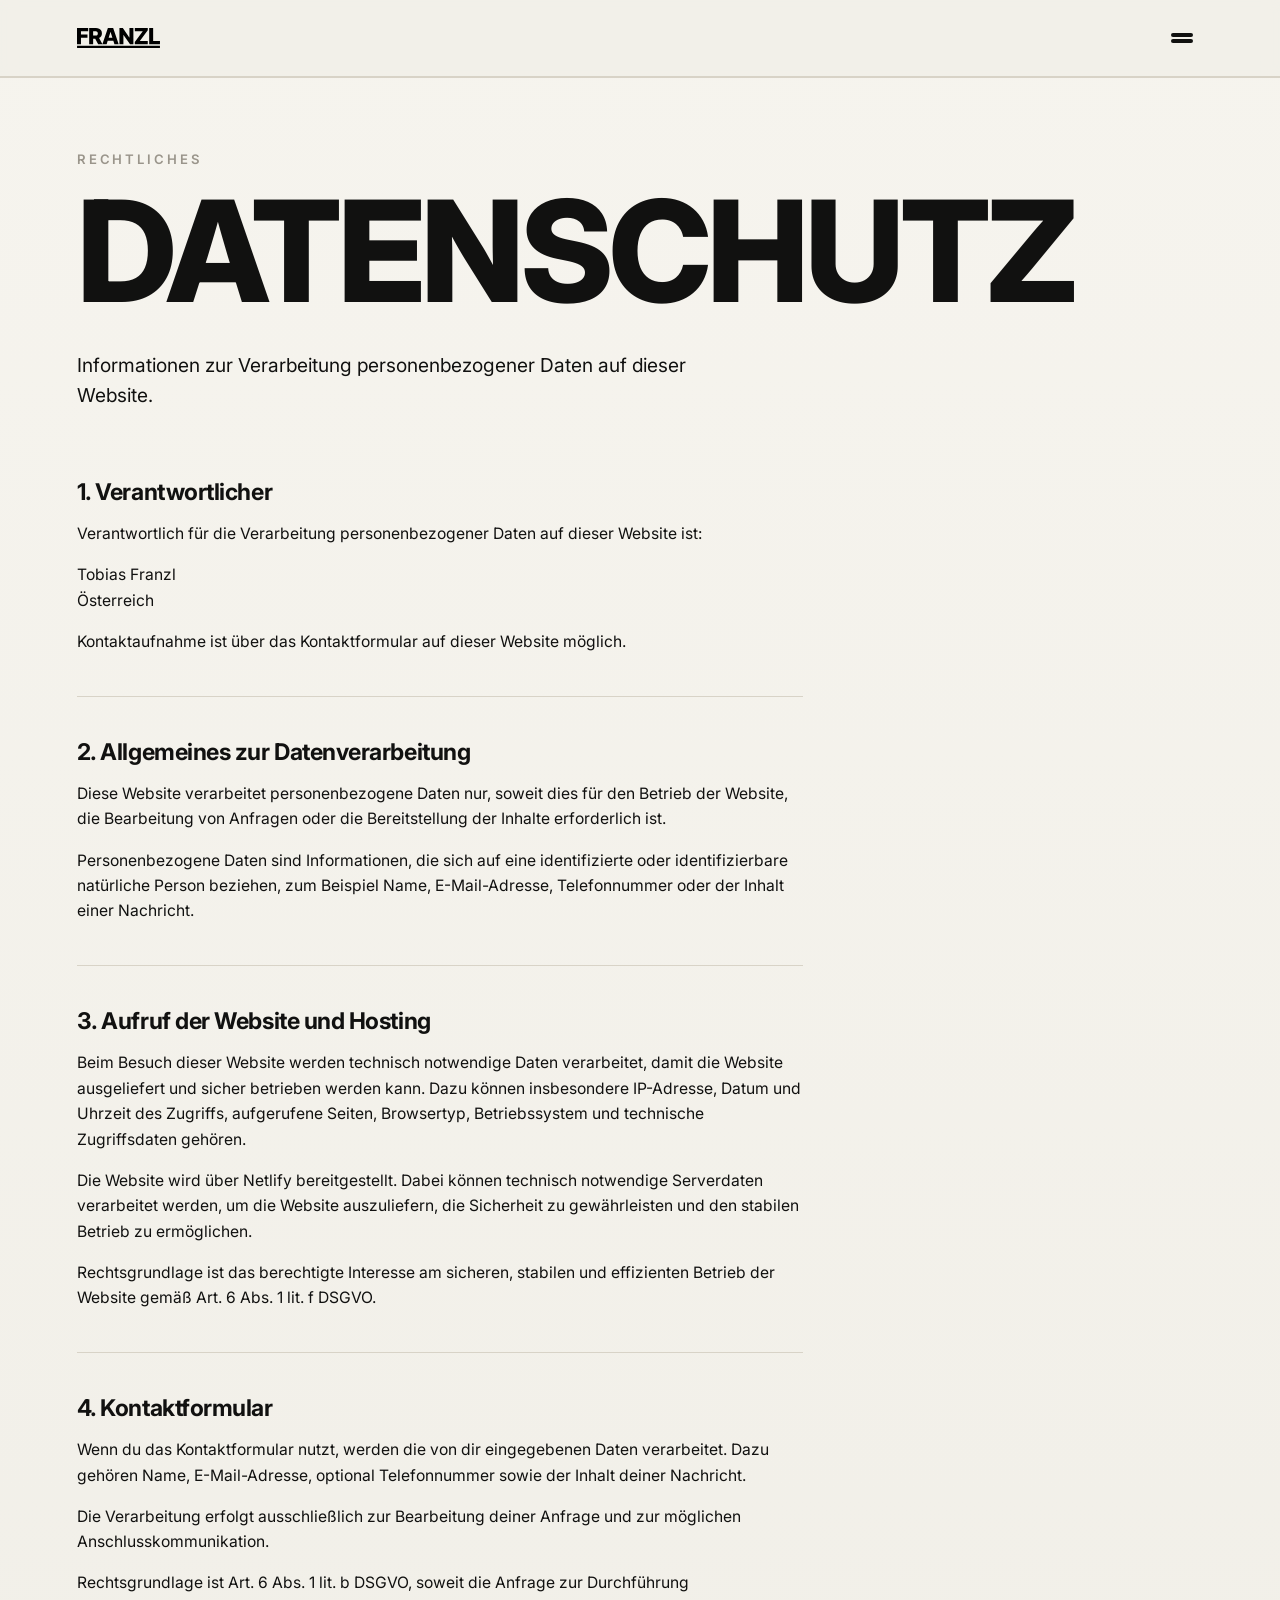
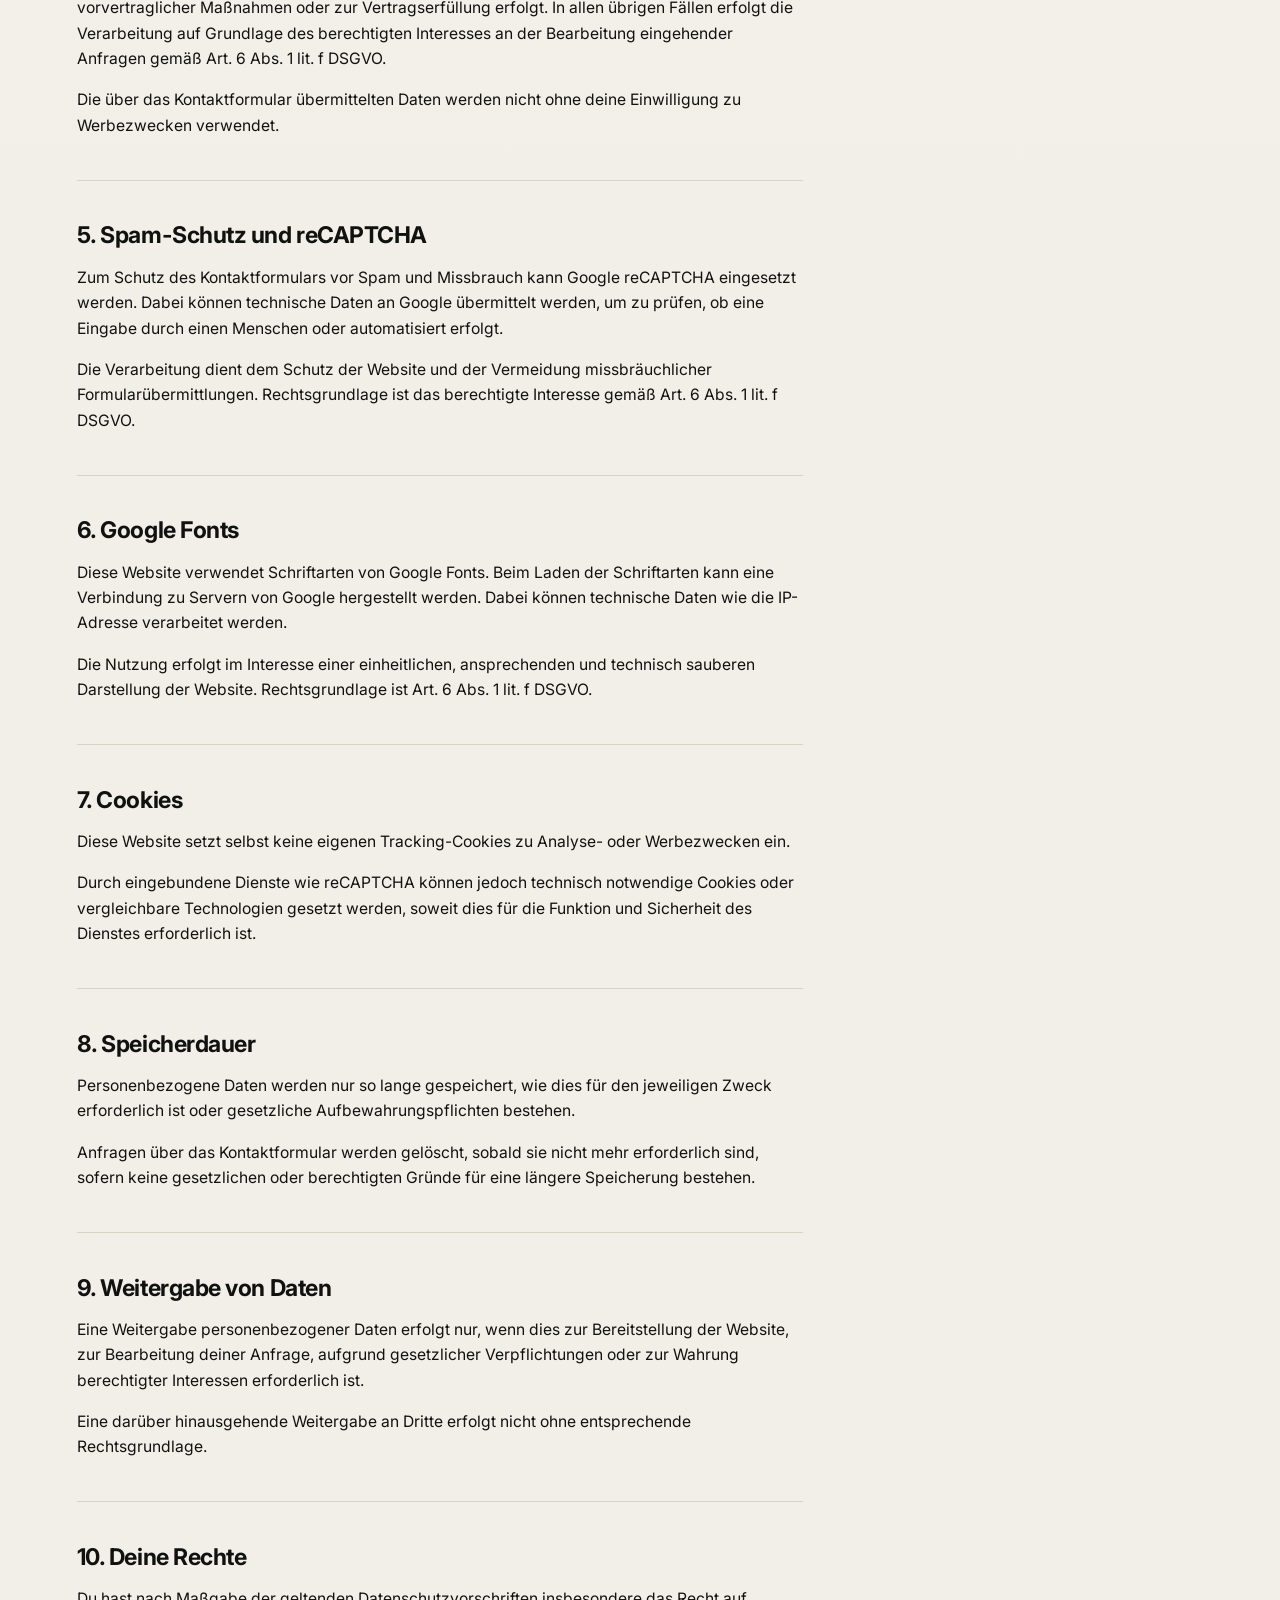
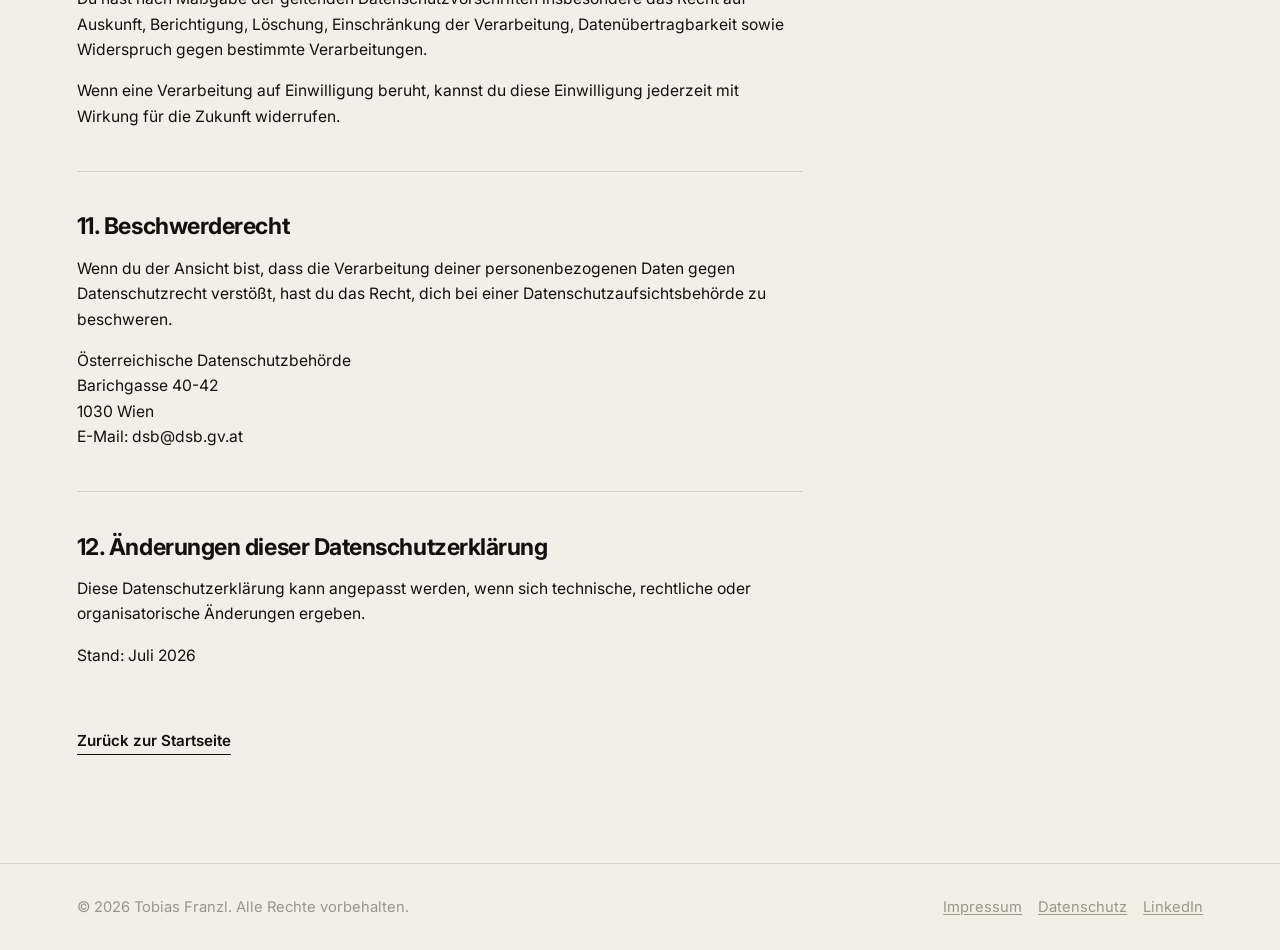
==== commit 292b2fdd: "Update structured data and add LinkedIn footer link across pages" ====
--- a/datenschutz.html
+++ b/datenschutz.html
@@ -33,25 +33,6 @@
   <link rel="preconnect" href="https://fonts.gstatic.com" crossorigin />
   <link href="https://fonts.googleapis.com/css2?family=Inter:wght@400;500;600;700;800&display=swap" rel="stylesheet" />
   <link rel="stylesheet" href="styles.css" />
-  <script type="application/ld+json">
-  {
-    "@context": "https://schema.org",
-    "@graph": [
-      {
-        "@type": "Person",
-        "name": "Tobias Franzl",
-        "url": "https://www.tobiasfranzl.com/",
-        "image": "https://www.tobiasfranzl.com/portrait.png",
-        "description": "Metallbautechnik, Industrierückbau, Recyclinglösungen."
-      },
-      {
-        "@type": "WebSite",
-        "name": "Tobias Franzl",
-        "url": "https://www.tobiasfranzl.com/"
-      }
-    ]
-  }
-  </script>
 </head>
 <body>
 
@@ -183,6 +164,7 @@
       <div class="footer-right">
         <a href="impressum.html" class="footer-link">Impressum</a>
         <a href="datenschutz.html" class="footer-link">Datenschutz</a>
+        <a href="https://at.linkedin.com/in/tobias-franzl-18ab071a2" class="footer-link" target="_blank" rel="noopener">LinkedIn</a>
       </div>
     </div>
   </footer>
--- a/styles.css
+++ b/styles.css
@@ -587,21 +587,6 @@
   opacity: 0.75;
 }
 
-/* ============ SCROLL-REVEAL ============ */
-
-.reveal {
-  opacity: 0;
-  transform: translateY(24px);
-  transition: opacity .7s ease, transform .7s ease;
-}
-
-.reveal.in {
-  opacity: 1;
-  transform: none;
-}
-
-/* ============ DESKTOP FEINTUNING ============ */
-
 @media (min-width: 1600px) {
   .hero-name {
     font-size: clamp(10rem, 17.4vw, 18rem);
